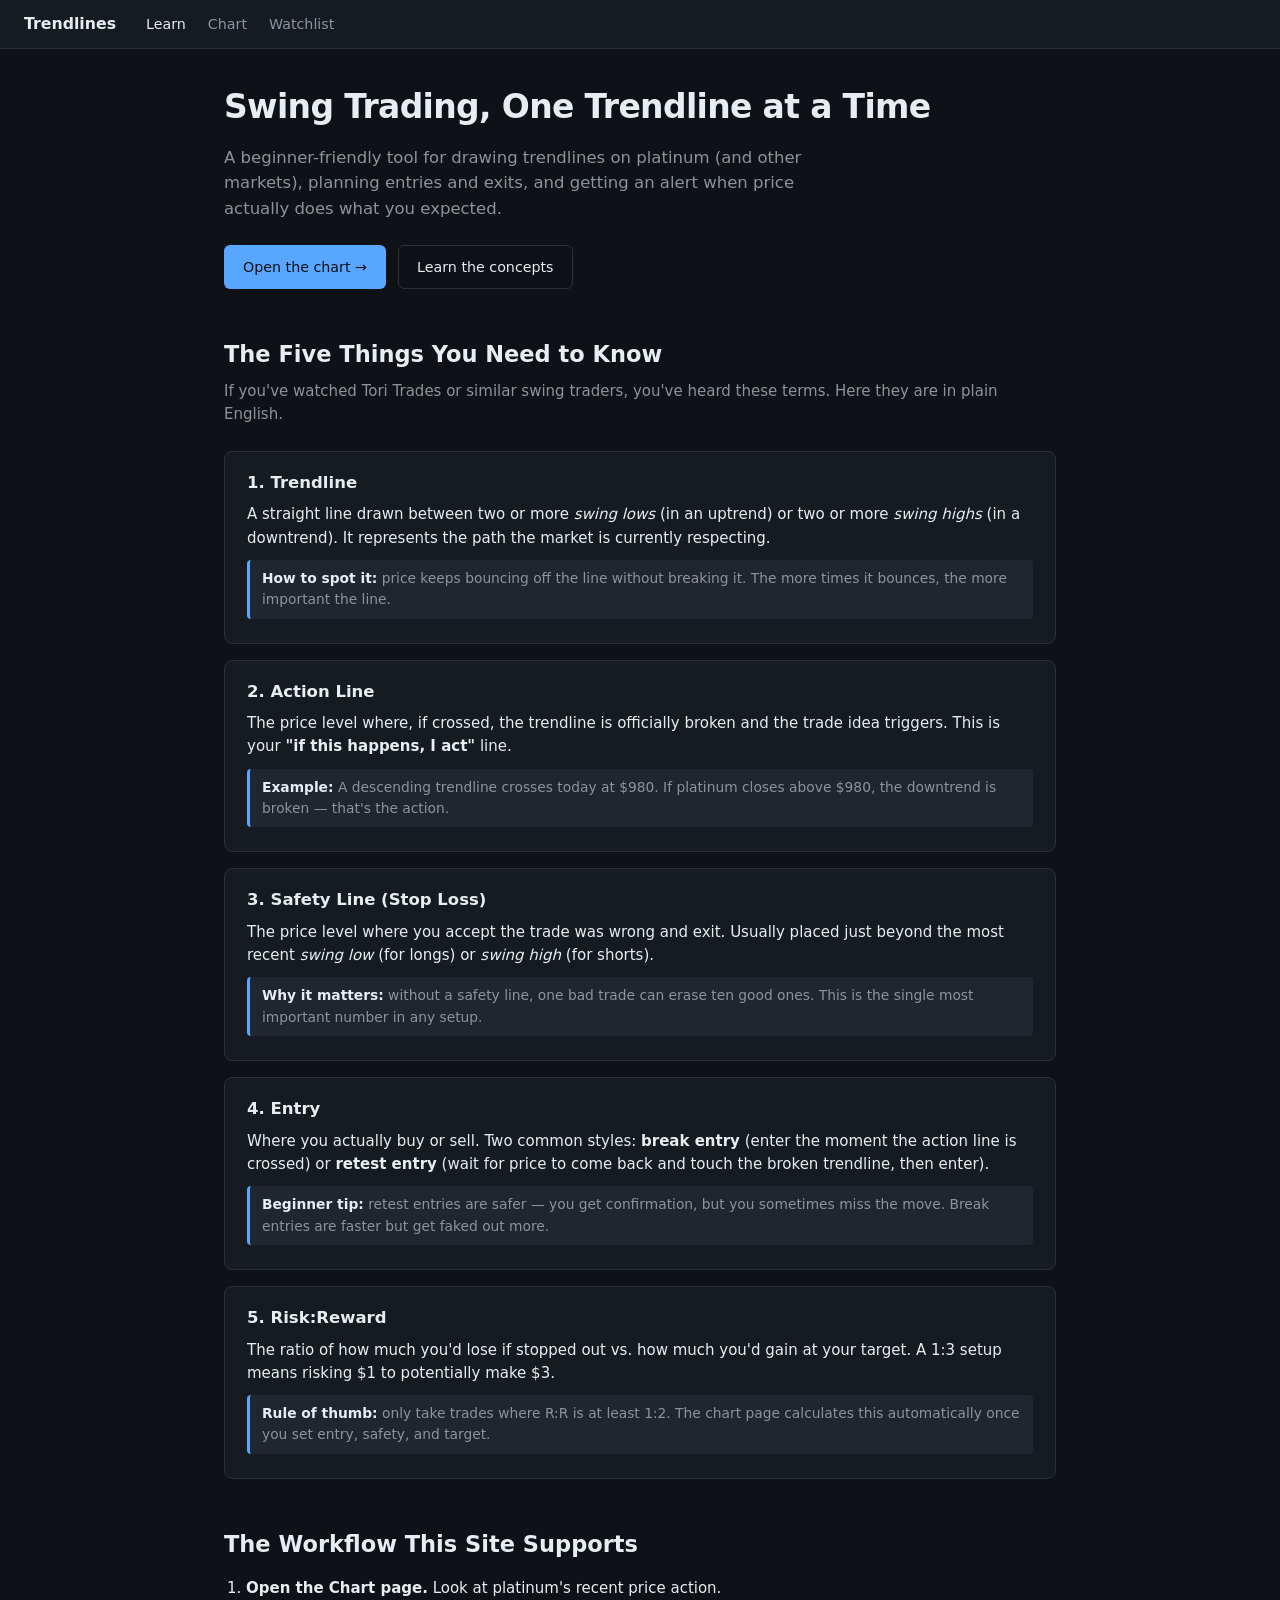
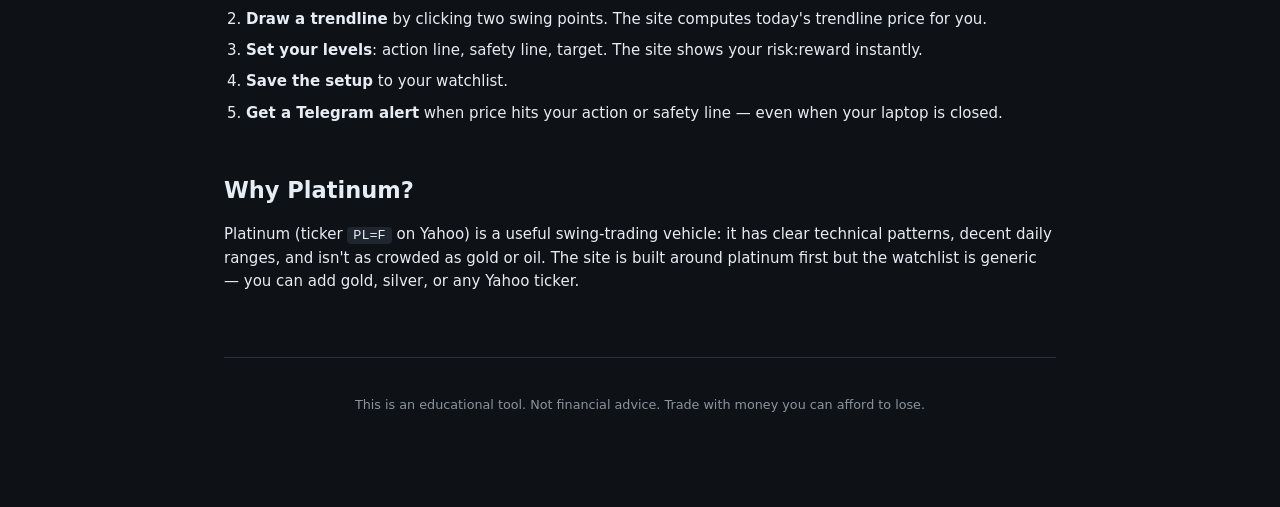
==== index.html @ ab06d5ea "Initial commit: trendlines swing-trading helper" ====
<!DOCTYPE html>
<html lang="en">
<head>
<meta charset="UTF-8">
<meta name="viewport" content="width=device-width, initial-scale=1.0">
<title>Trendlines — Swing Trading Helper</title>
<link rel="stylesheet" href="css/style.css">
</head>
<body>
<nav class="topnav">
  <a href="index.html" class="brand">Trendlines</a>
  <a href="index.html" class="active">Learn</a>
  <a href="chart.html">Chart</a>
  <a href="watchlist.html">Watchlist</a>
</nav>

<main class="container">
  <header class="hero">
    <h1>Swing Trading, One Trendline at a Time</h1>
    <p class="lede">A beginner-friendly tool for drawing trendlines on platinum (and other markets), planning entries and exits, and getting an alert when price actually does what you expected.</p>
    <div class="cta-row">
      <a class="btn primary" href="chart.html">Open the chart →</a>
      <a class="btn ghost" href="#concepts">Learn the concepts</a>
    </div>
  </header>

  <section id="concepts" class="concepts">
    <h2>The Five Things You Need to Know</h2>
    <p class="section-lede">If you've watched Tori Trades or similar swing traders, you've heard these terms. Here they are in plain English.</p>

    <article class="concept">
      <h3>1. Trendline</h3>
      <p>A straight line drawn between two or more <em>swing lows</em> (in an uptrend) or two or more <em>swing highs</em> (in a downtrend). It represents the path the market is currently respecting.</p>
      <p class="example"><strong>How to spot it:</strong> price keeps bouncing off the line without breaking it. The more times it bounces, the more important the line.</p>
    </article>

    <article class="concept">
      <h3>2. Action Line</h3>
      <p>The price level where, if crossed, the trendline is officially broken and the trade idea triggers. This is your <strong>"if this happens, I act"</strong> line.</p>
      <p class="example"><strong>Example:</strong> A descending trendline crosses today at $980. If platinum closes above $980, the downtrend is broken — that's the action.</p>
    </article>

    <article class="concept">
      <h3>3. Safety Line (Stop Loss)</h3>
      <p>The price level where you accept the trade was wrong and exit. Usually placed just beyond the most recent <em>swing low</em> (for longs) or <em>swing high</em> (for shorts).</p>
      <p class="example"><strong>Why it matters:</strong> without a safety line, one bad trade can erase ten good ones. This is the single most important number in any setup.</p>
    </article>

    <article class="concept">
      <h3>4. Entry</h3>
      <p>Where you actually buy or sell. Two common styles: <strong>break entry</strong> (enter the moment the action line is crossed) or <strong>retest entry</strong> (wait for price to come back and touch the broken trendline, then enter).</p>
      <p class="example"><strong>Beginner tip:</strong> retest entries are safer — you get confirmation, but you sometimes miss the move. Break entries are faster but get faked out more.</p>
    </article>

    <article class="concept">
      <h3>5. Risk:Reward</h3>
      <p>The ratio of how much you'd lose if stopped out vs. how much you'd gain at your target. A 1:3 setup means risking $1 to potentially make $3.</p>
      <p class="example"><strong>Rule of thumb:</strong> only take trades where R:R is at least 1:2. The chart page calculates this automatically once you set entry, safety, and target.</p>
    </article>
  </section>

  <section class="workflow">
    <h2>The Workflow This Site Supports</h2>
    <ol class="steps">
      <li><strong>Open the Chart page.</strong> Look at platinum's recent price action.</li>
      <li><strong>Draw a trendline</strong> by clicking two swing points. The site computes today's trendline price for you.</li>
      <li><strong>Set your levels</strong>: action line, safety line, target. The site shows your risk:reward instantly.</li>
      <li><strong>Save the setup</strong> to your watchlist.</li>
      <li><strong>Get a Telegram alert</strong> when price hits your action or safety line — even when your laptop is closed.</li>
    </ol>
  </section>

  <section class="why-platinum">
    <h2>Why Platinum?</h2>
    <p>Platinum (ticker <code>PL=F</code> on Yahoo) is a useful swing-trading vehicle: it has clear technical patterns, decent daily ranges, and isn't as crowded as gold or oil. The site is built around platinum first but the watchlist is generic — you can add gold, silver, or any Yahoo ticker.</p>
  </section>

  <footer class="foot">
    <p>This is an educational tool. Not financial advice. Trade with money you can afford to lose.</p>
  </footer>
</main>
</body>
</html>
---- css/style.css ----
:root {
  --bg: #0e1116;
  --panel: #161b22;
  --panel-2: #1f2630;
  --border: #2a313c;
  --text: #e6edf3;
  --muted: #8b949e;
  --accent: #58a6ff;
  --green: #3fb950;
  --red: #f85149;
  --amber: #d29922;
  --action: #58a6ff;
  --safety: #f85149;
  --target: #3fb950;
  --trend: #d29922;
}

* { box-sizing: border-box; }

html, body {
  margin: 0;
  padding: 0;
  background: var(--bg);
  color: var(--text);
  font-family: -apple-system, BlinkMacSystemFont, "Segoe UI", system-ui, sans-serif;
  font-size: 15px;
  line-height: 1.55;
}

a { color: var(--accent); text-decoration: none; }
a:hover { text-decoration: underline; }

code {
  background: var(--panel-2);
  padding: 1px 6px;
  border-radius: 4px;
  font-size: 0.9em;
}

.topnav {
  display: flex;
  align-items: center;
  gap: 22px;
  padding: 12px 24px;
  background: var(--panel);
  border-bottom: 1px solid var(--border);
  position: sticky;
  top: 0;
  z-index: 10;
}
.topnav .brand {
  font-weight: 700;
  font-size: 1.05rem;
  color: var(--text);
  margin-right: 8px;
}
.topnav a {
  color: var(--muted);
  font-size: 0.95rem;
}
.topnav a.active, .topnav a:hover { color: var(--text); text-decoration: none; }

.container {
  max-width: 880px;
  margin: 0 auto;
  padding: 32px 24px 80px;
}
.container.wide { max-width: 1280px; }

.hero h1 {
  font-size: 2.2rem;
  margin: 0 0 12px;
  letter-spacing: -0.02em;
}
.hero .lede {
  color: var(--muted);
  font-size: 1.1rem;
  margin: 0 0 24px;
  max-width: 640px;
}
.cta-row { display: flex; gap: 12px; flex-wrap: wrap; }

.btn {
  display: inline-block;
  padding: 10px 18px;
  border-radius: 6px;
  font-weight: 500;
  font-size: 0.95rem;
  border: 1px solid transparent;
  cursor: pointer;
  background: var(--panel-2);
  color: var(--text);
}
.btn.primary { background: var(--accent); color: #0e1116; }
.btn.primary:hover { filter: brightness(1.1); text-decoration: none; }
.btn.ghost { background: transparent; border-color: var(--border); }
.btn.ghost:hover { background: var(--panel); text-decoration: none; }
.btn.danger { background: transparent; border-color: var(--red); color: var(--red); }
.btn.small { padding: 6px 12px; font-size: 0.85rem; }

section { margin-top: 48px; }
section h2 { margin: 0 0 8px; font-size: 1.5rem; }
.section-lede { color: var(--muted); margin: 0 0 24px; }

.concept {
  background: var(--panel);
  border: 1px solid var(--border);
  border-radius: 8px;
  padding: 18px 22px;
  margin: 16px 0;
}
.concept h3 { margin: 0 0 8px; font-size: 1.1rem; }
.concept p { margin: 6px 0; }
.concept .example {
  background: var(--panel-2);
  border-left: 3px solid var(--accent);
  padding: 8px 12px;
  border-radius: 4px;
  font-size: 0.92rem;
  color: var(--muted);
  margin-top: 10px;
}
.concept .example strong { color: var(--text); }

.steps { padding-left: 22px; }
.steps li { margin: 8px 0; }

.foot {
  margin-top: 64px;
  padding-top: 24px;
  border-top: 1px solid var(--border);
  color: var(--muted);
  font-size: 0.85rem;
  text-align: center;
}

/* Chart page */
.chart-layout {
  display: grid;
  grid-template-columns: 1fr 320px;
  gap: 16px;
  margin-top: 16px;
}
@media (max-width: 900px) {
  .chart-layout { grid-template-columns: 1fr; }
}

.chart-wrap {
  background: var(--panel);
  border: 1px solid var(--border);
  border-radius: 8px;
  padding: 12px;
}
#chart { width: 100%; height: 560px; cursor: crosshair; }

.sidebar {
  background: var(--panel);
  border: 1px solid var(--border);
  border-radius: 8px;
  padding: 16px;
  font-size: 0.9rem;
}
.sidebar h3 {
  margin: 0 0 8px;
  font-size: 0.95rem;
  text-transform: uppercase;
  letter-spacing: 0.05em;
  color: var(--muted);
}
.sidebar .field {
  display: flex;
  justify-content: space-between;
  padding: 6px 0;
  border-bottom: 1px dashed var(--border);
}
.sidebar .field:last-child { border-bottom: none; }
.sidebar .field label { color: var(--muted); }
.sidebar .field input {
  background: var(--panel-2);
  border: 1px solid var(--border);
  border-radius: 4px;
  color: var(--text);
  padding: 4px 8px;
  width: 100px;
  text-align: right;
  font-family: inherit;
  font-size: 0.9rem;
}
.sidebar .actions {
  display: flex;
  flex-direction: column;
  gap: 8px;
  margin-top: 12px;
}
.sidebar .help {
  color: var(--muted);
  font-size: 0.82rem;
  margin: 8px 0 0;
  line-height: 1.45;
}

.legend {
  display: flex;
  flex-wrap: wrap;
  gap: 12px;
  font-size: 0.82rem;
  color: var(--muted);
  margin-top: 8px;
}
.legend .dot {
  display: inline-block;
  width: 10px;
  height: 10px;
  border-radius: 50%;
  margin-right: 4px;
  vertical-align: middle;
}
.legend .action { background: var(--action); }
.legend .safety { background: var(--safety); }
.legend .target { background: var(--target); }
.legend .trend { background: var(--trend); }

.toolbar {
  display: flex;
  gap: 8px;
  flex-wrap: wrap;
  margin-bottom: 8px;
  align-items: center;
}
.toolbar .status {
  color: var(--muted);
  font-size: 0.85rem;
  margin-left: auto;
}

.rr-display {
  background: var(--panel-2);
  border-radius: 6px;
  padding: 10px;
  margin-top: 12px;
  text-align: center;
}
.rr-display .ratio {
  font-size: 1.4rem;
  font-weight: 700;
}
.rr-display .ratio.good { color: var(--green); }
.rr-display .ratio.bad { color: var(--red); }
.rr-display .ratio.neutral { color: var(--amber); }
.rr-display .label { color: var(--muted); font-size: 0.8rem; }

/* Watchlist */
.setup-list { display: flex; flex-direction: column; gap: 12px; margin-top: 16px; }
.setup-card {
  background: var(--panel);
  border: 1px solid var(--border);
  border-radius: 8px;
  padding: 16px;
}
.setup-card .head {
  display: flex;
  justify-content: space-between;
  align-items: center;
  margin-bottom: 10px;
}
.setup-card .head h3 { margin: 0; font-size: 1.05rem; }
.setup-card .levels {
  display: grid;
  grid-template-columns: repeat(auto-fit, minmax(100px, 1fr));
  gap: 8px;
  font-size: 0.88rem;
}
.setup-card .lvl { background: var(--panel-2); padding: 8px; border-radius: 4px; }
.setup-card .lvl .k { color: var(--muted); display: block; font-size: 0.75rem; }
.setup-card .lvl .v { font-weight: 600; }

.badge {
  display: inline-block;
  padding: 2px 8px;
  border-radius: 10px;
  font-size: 0.75rem;
  font-weight: 600;
}
.badge.armed { background: rgba(88,166,255,0.15); color: var(--accent); }
.badge.triggered { background: rgba(63,185,80,0.15); color: var(--green); }
.badge.stopped { background: rgba(248,81,73,0.15); color: var(--red); }

.empty {
  text-align: center;
  padding: 40px 20px;
  color: var(--muted);
  background: var(--panel);
  border: 1px dashed var(--border);
  border-radius: 8px;
}

.callout {
  background: rgba(88,166,255,0.08);
  border-left: 3px solid var(--accent);
  padding: 12px 16px;
  border-radius: 4px;
  margin: 16px 0;
  font-size: 0.9rem;
}
.callout strong { color: var(--text); }
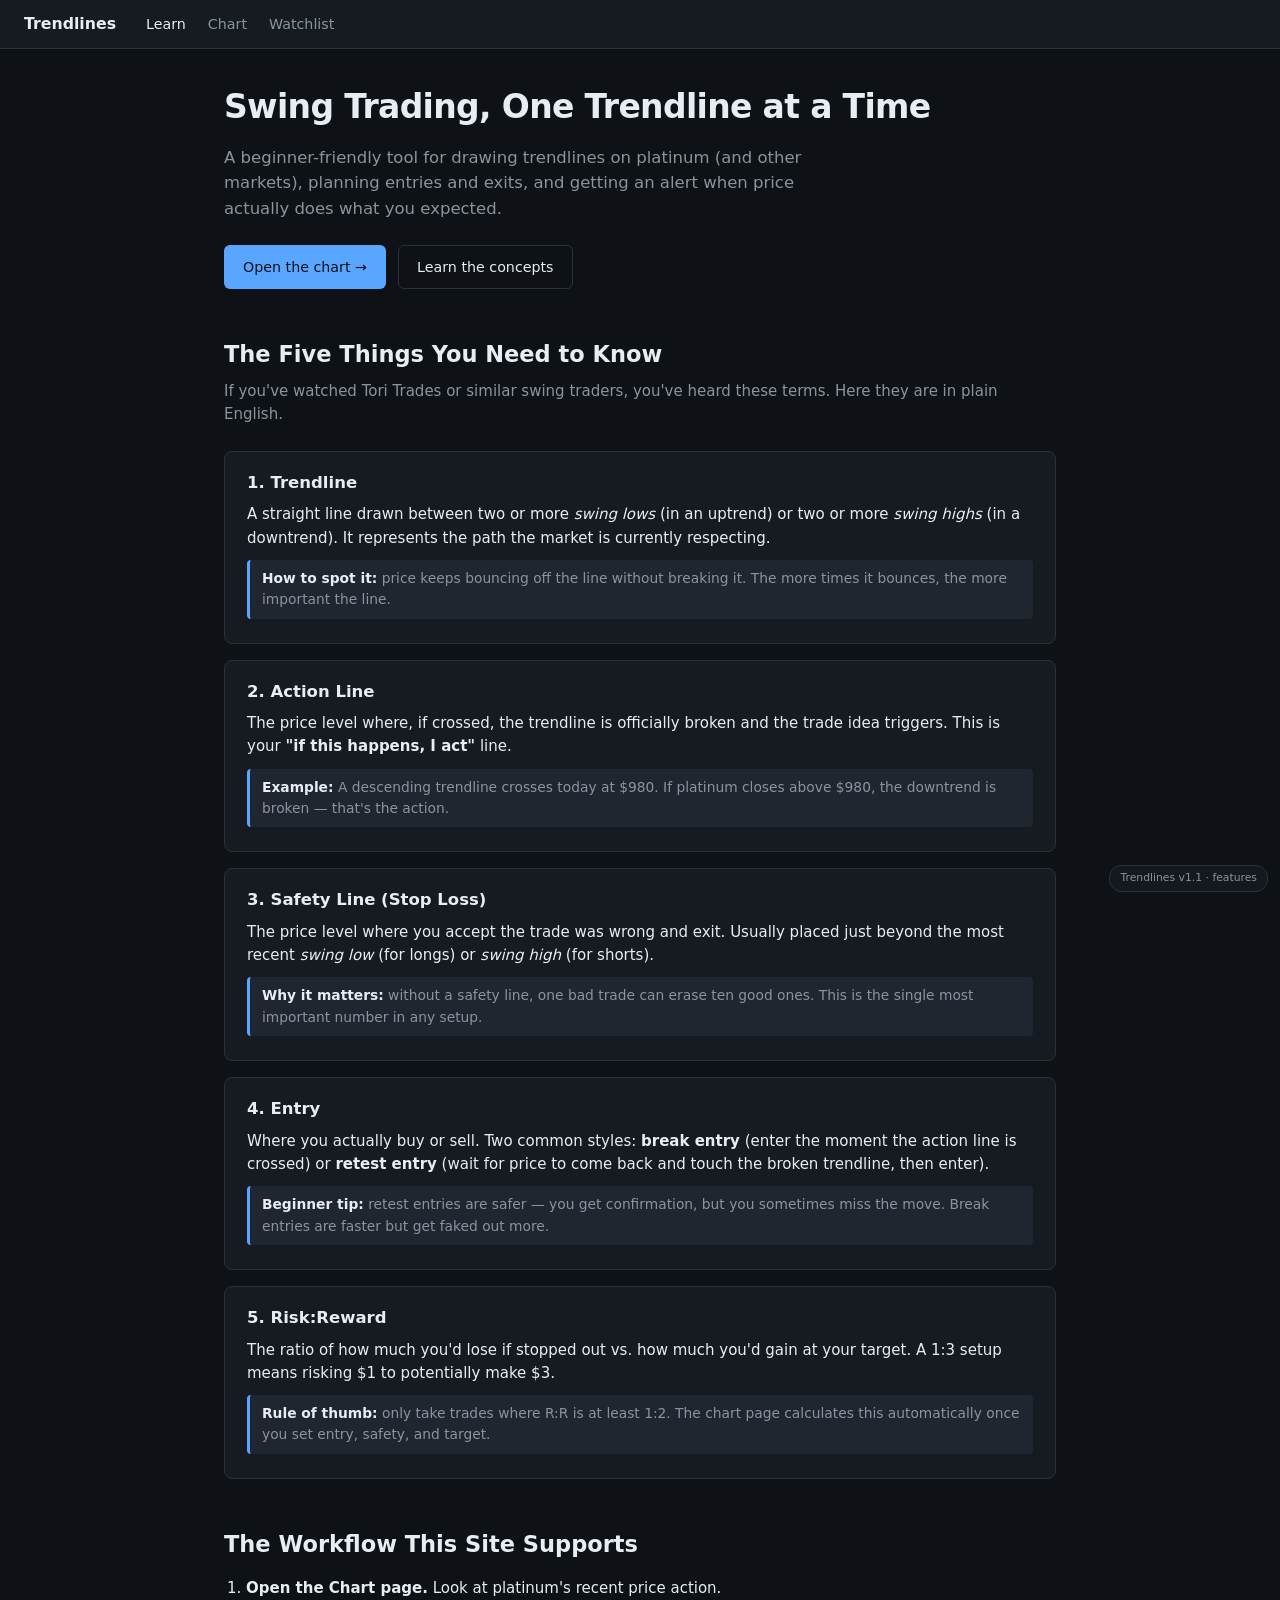
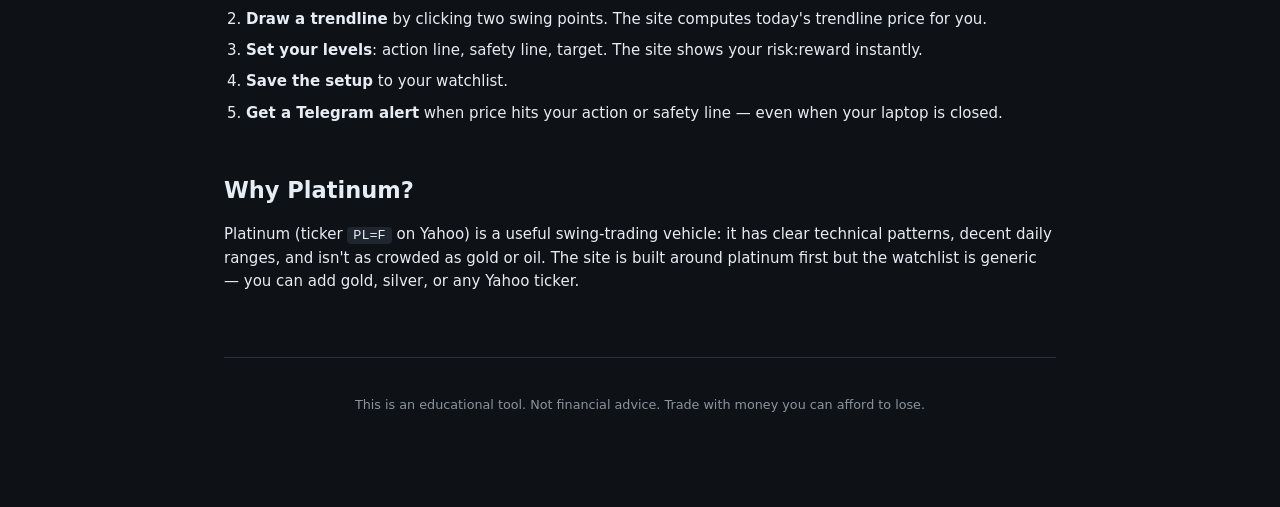
==== commit e82fed46: "v1.1: add FEATURES.txt and version footer on all pages" ====
--- a/index.html
+++ b/index.html
@@ -79,5 +79,6 @@
     <p>This is an educational tool. Not financial advice. Trade with money you can afford to lose.</p>
   </footer>
 </main>
+<script type="module" src="js/version.js"></script>
 </body>
 </html>
--- a/css/style.css
+++ b/css/style.css
@@ -294,6 +294,22 @@
   border-radius: 8px;
 }
 
+.version-footer {
+  position: fixed;
+  bottom: 8px;
+  right: 12px;
+  font-size: 0.72rem;
+  color: var(--muted);
+  background: rgba(22, 27, 34, 0.85);
+  padding: 4px 10px;
+  border: 1px solid var(--border);
+  border-radius: 12px;
+  backdrop-filter: blur(4px);
+  z-index: 5;
+}
+.version-footer a { color: var(--muted); }
+.version-footer a:hover { color: var(--text); text-decoration: none; }
+
 .callout {
   background: rgba(88,166,255,0.08);
   border-left: 3px solid var(--accent);
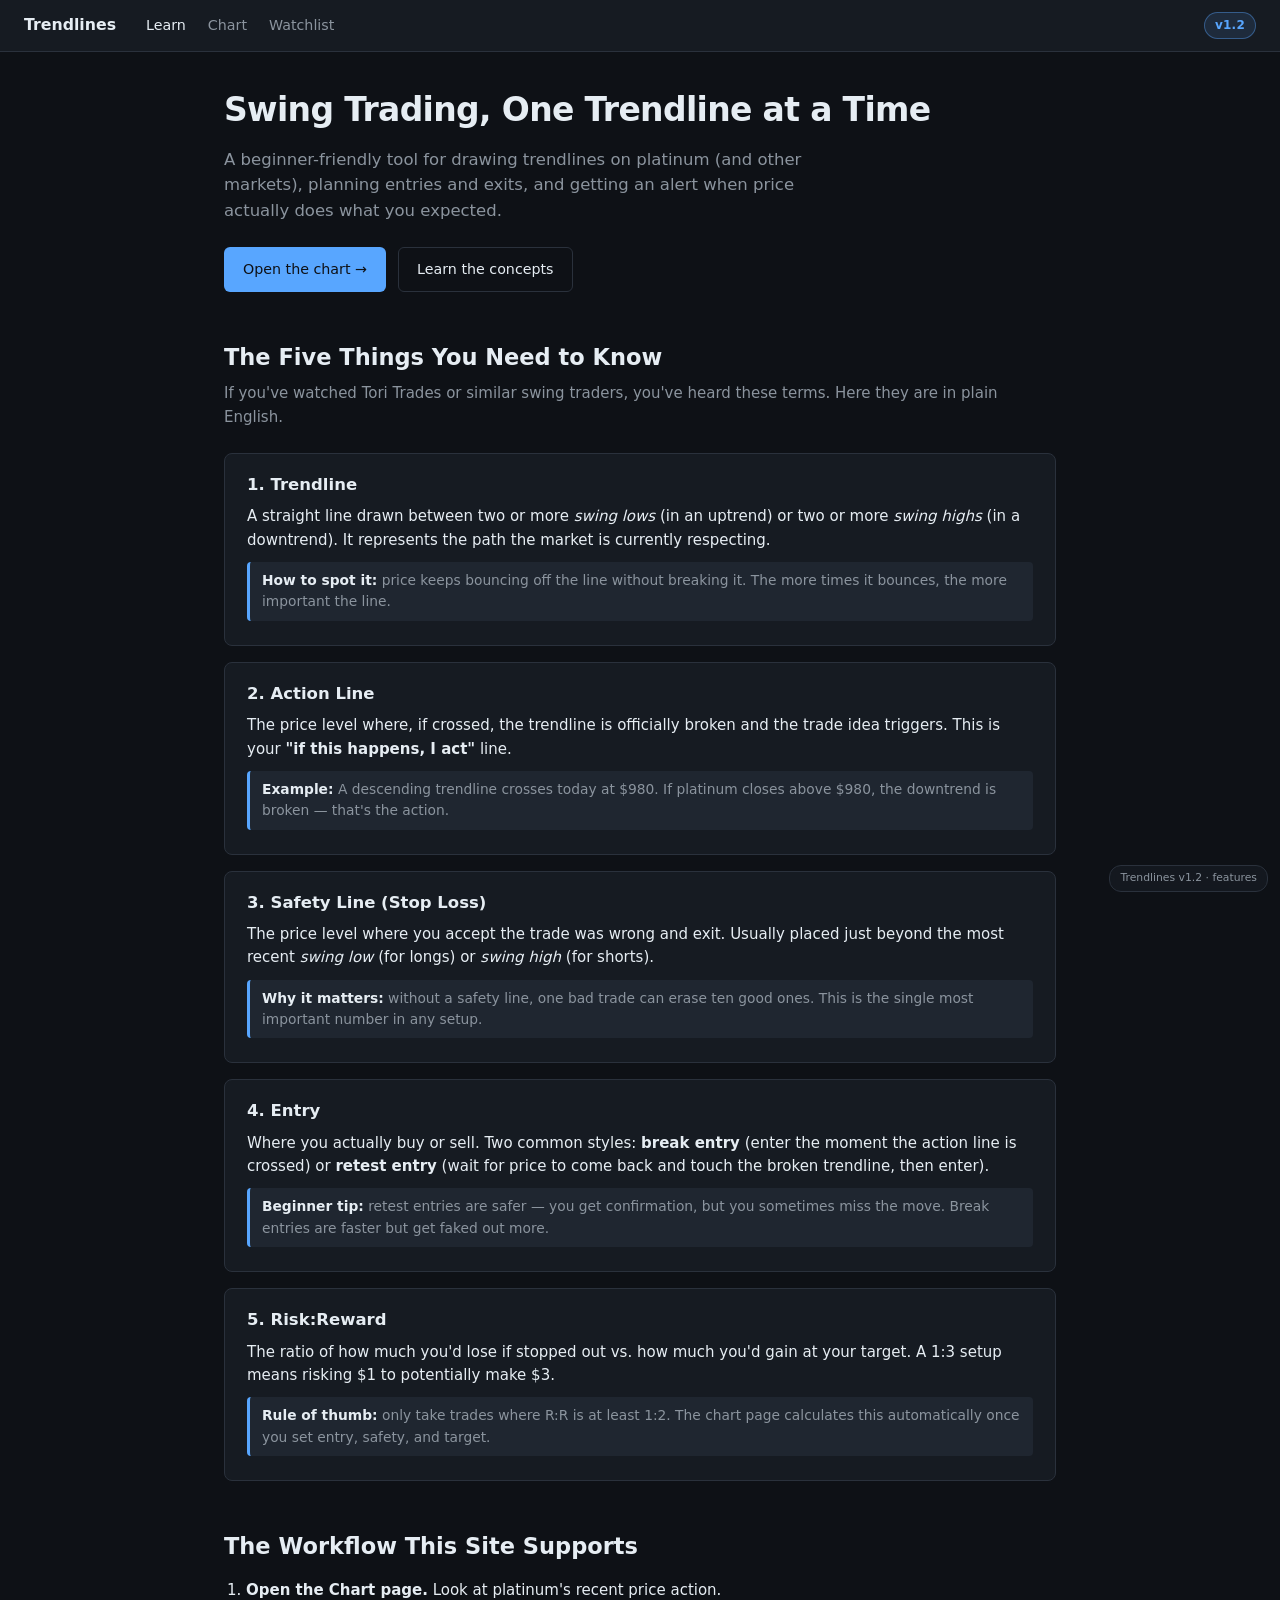
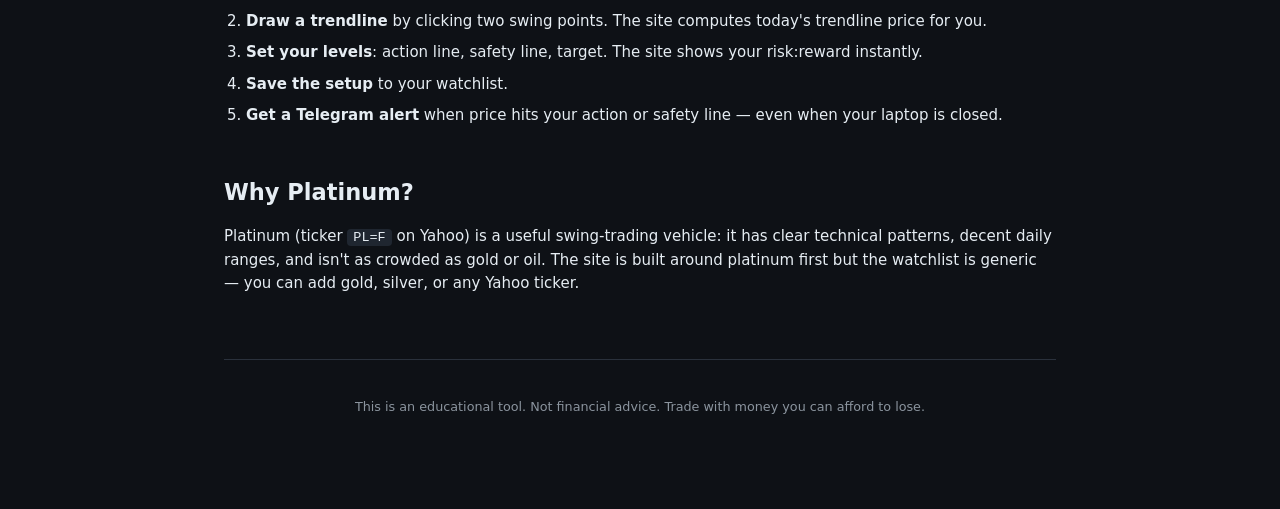
==== commit c783e3a7: "Cache-bust JS modules with ?v=1.2 query string Browsers were holding onto the v1.1 chart.js while lo" ====
--- a/index.html
+++ b/index.html
@@ -79,6 +79,6 @@
     <p>This is an educational tool. Not financial advice. Trade with money you can afford to lose.</p>
   </footer>
 </main>
-<script type="module" src="js/version.js"></script>
+<script type="module" src="js/version.js?v=1.2"></script>
 </body>
 </html>
--- a/css/style.css
+++ b/css/style.css
@@ -59,6 +59,18 @@
   font-size: 0.95rem;
 }
 .topnav a.active, .topnav a:hover { color: var(--text); text-decoration: none; }
+.topnav .version-badge {
+  margin-left: auto;
+  padding: 3px 10px;
+  font-size: 0.8rem;
+  font-weight: 600;
+  color: #58a6ff;
+  background: rgba(88, 166, 255, 0.12);
+  border: 1px solid rgba(88, 166, 255, 0.4);
+  border-radius: 999px;
+  letter-spacing: 0.02em;
+}
+.topnav .version-badge:hover { color: #79b8ff; background: rgba(88, 166, 255, 0.2); text-decoration: none; }
 
 .container {
   max-width: 880px;
